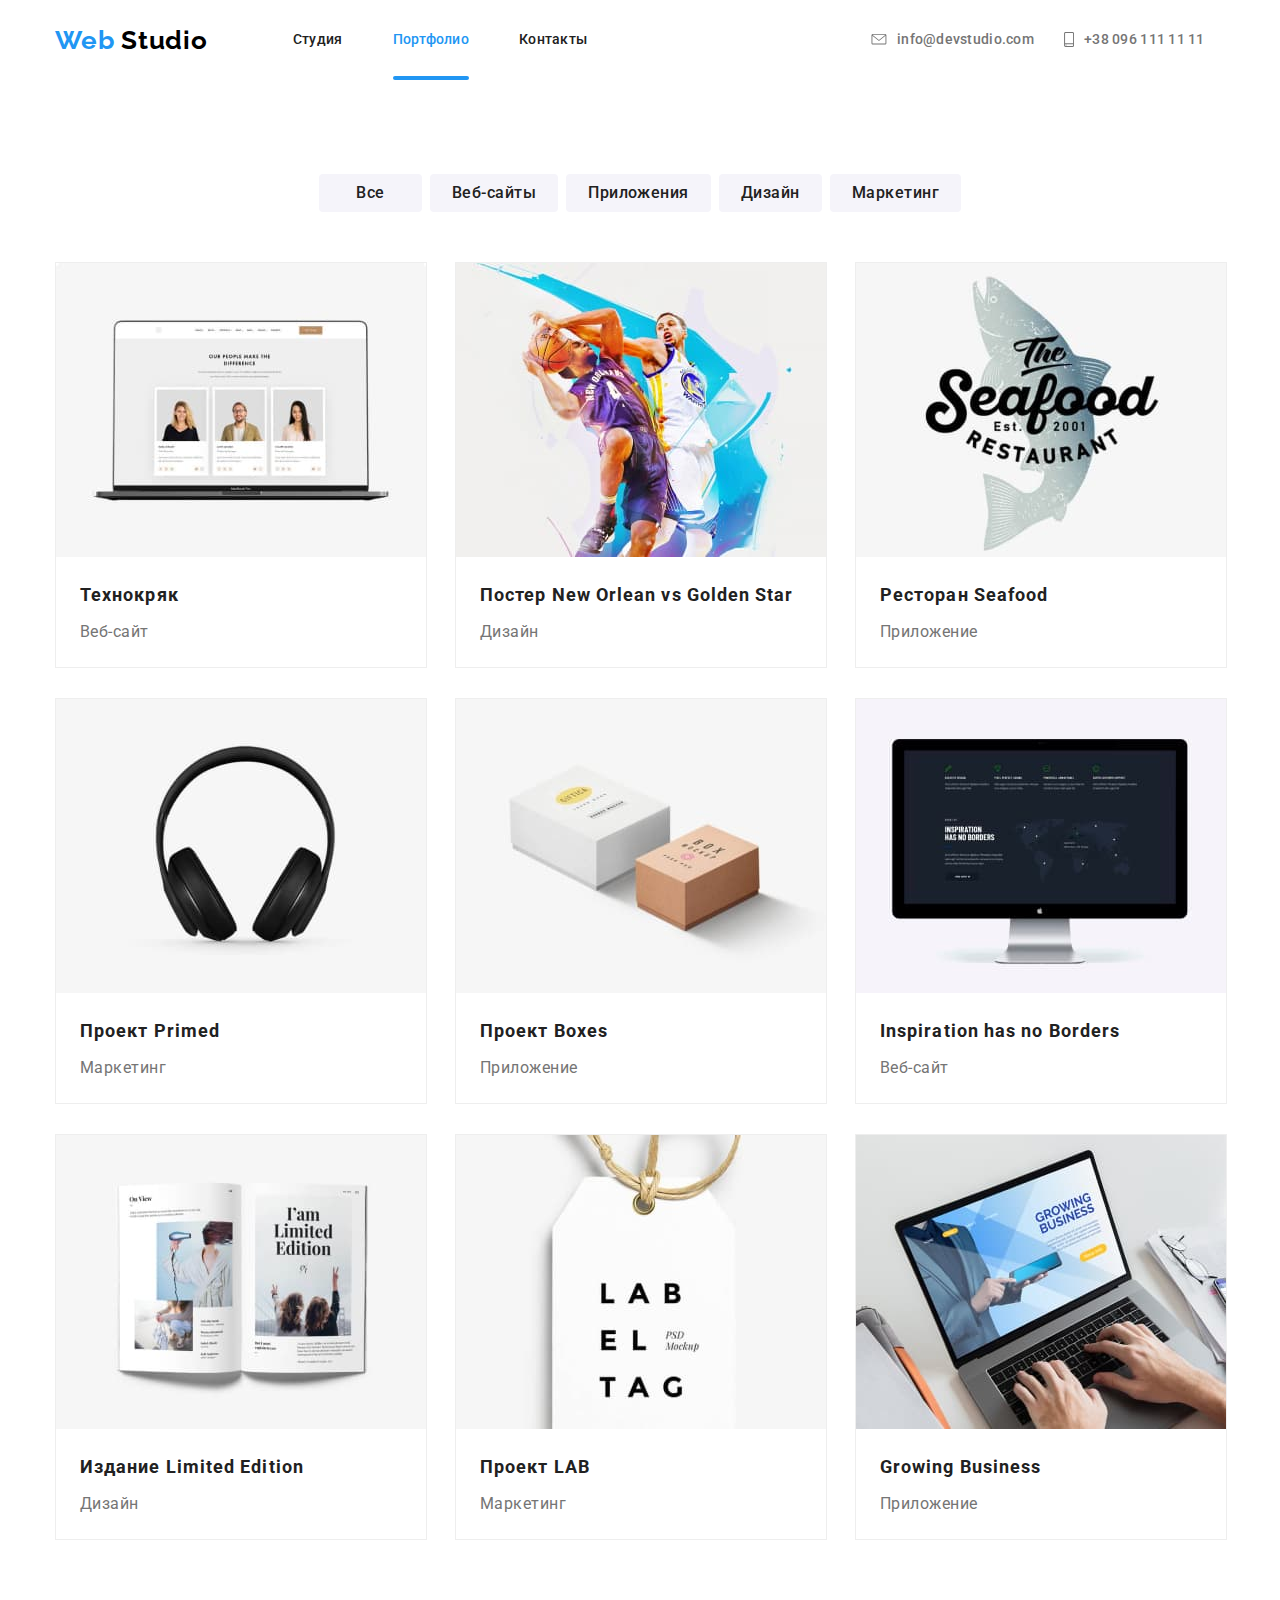
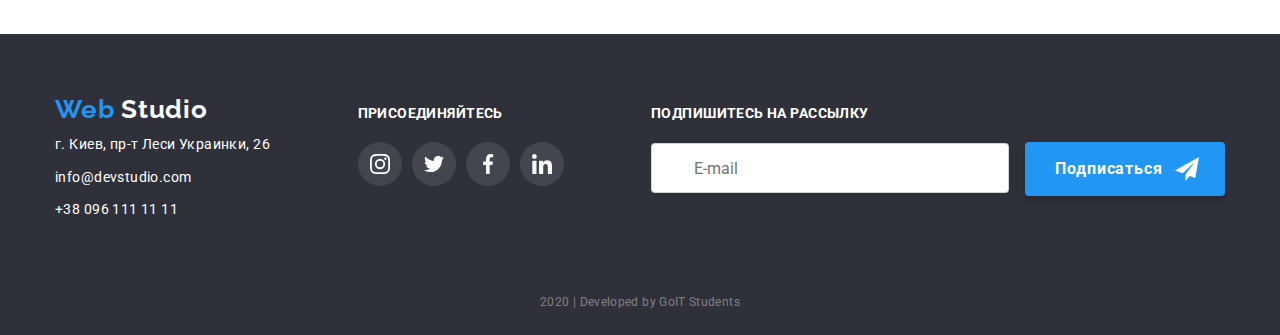
==== portfolio.html @ 99c1262e "начало" ====
<!DOCTYPE html>
<html lang="ru">
  <head>
    <meta charset="UTF-8" />
    <title>My homework2</title>
    <link
      href="https://fonts.googleapis.com/css2?family=Raleway:wght@700&family=Roboto:wght@400;500&display=swap"
      rel="stylesheet"
    />
    <link
      rel="stylesheet"
      href="https://cdnjs.cloudflare.com/ajax/libs/modern-normalize/0.6.0/modern-normalize.min.css"
    />
    <link rel="stylesheet" href="./main.css" />
  </head>

  <body>
    <header>
      <div class="container">
        <nav class="main-conteiner">
          <a href="./index.html" class="logo"
            ><span class="blue"> Web </span
            ><span class="studio"> Studio </span></a
          >
          <ul class="site-nav">
            <li class="link-list">
              <a href="./index.html" class="link">Студия</a>
            </li>
            <li class="link-list">
              <a href="./portfolio.html" class="link-current">Портфолио</a>
            </li>
            <li class="link-list">
              <a href="" class="link">Контакты</a>
            </li>
          </ul>
          <address class="contacs">
            <a href="mailto:info@devstudio.com " class="contac">
              <svg class="icon-eleph" width="16" height="11.2">
                <use href="./img/sprite.svg#envelope"></use>
              </svg>
              info@devstudio.com
            </a>
            <a href="tel:+380961111111" class="contac">
              <svg class="icon-telep" width="10" height="15">
                <use href="./img/sprite.svg#smartphone"></use>
              </svg>
              +38 096 111 11 11
            </a>
          </address>
        </nav>
      </div>
    </header>
    <main>
      <section class="container">
        <div class="main-portfolio">
          <ul class="portfolio main-conteiner">
            <li class="list-portfolio">
              <a href="" class="button list-items">Все</a>
            </li>
            <li class="list-portfolio">
              <a href="" class="button list-items">Веб-сайты</a>
            </li>
            <li class="list-portfolio">
              <a href="" class="button list-items">Приложения</a>
            </li>
            <li class="list-portfolio">
              <a href="" class="button list-items">Дизайн</a>
            </li>
            <li class="list-portfolio">
              <a href="" class="button list-items">Маркетинг</a>
            </li>
          </ul>
          <ul class="our-service">
            <li class="our-photo">
              <a href="" class="our-photo-name">
                <div class="product-overlay">
                  <img
                    src="./img/img14.jpg"
                    class="portfolio-poster"
                    alt="Компьютер"
                    width="370"
                  />
                  <div class="text-overlay">
                    <p class="text-overlay2">
                      Технокряк это современная площадка распространения
                      коронавируса. Компании используют эту платформу для
                      цифрового шпионажа и атак на защищённые сервера
                      конкурентов.
                    </p>
                  </div>
                </div>
                <div class="heading">
                  <h3 class="poster">Технокряк</h3>
                  <p class="work">Веб-сайт</p>
                </div>
              </a>
            </li>
            <li class="our-photo">
              <a href="" class="our-photo-name">
                <div class="product-overlay">
                  <img
                    src="./img/img6.jpg"
                    class="portfolio-poster"
                    alt="Два баскетболиста"
                    width="370"
                  />
                  <div class="text-overlay">
                    <p class="text-overlay2">
                      Технокряк это современная площадка распространения
                      коронавируса. Компании используют эту платформу для
                      цифрового шпионажа и атак на защищённые сервера
                      конкурентов.
                    </p>
                  </div>
                </div>
                <div class="heading">
                  <h3 class="poster">Постер New Orlean vs Golden Star</h3>
                  <p class="work">Дизайн</p>
                </div>
              </a>
            </li>
            <li class="our-photo">
              <a href="" class="our-photo-name">
                <div class="product-overlay">
                  <img
                    src="./img/img7.jpg"
                    class="portfolio-poster"
                    alt=""
                    width="370"
                  />
                  <div class="text-overlay">
                    <p class="text-overlay2">
                      Технокряк это современная площадка распространения
                      коронавируса. Компании используют эту платформу для
                      цифрового шпионажа и атак на защищённые сервера
                      конкурентов.
                    </p>
                  </div>
                </div>
                <div class="heading">
                  <h3 class="poster">Ресторан Seafood</h3>
                  <p class="work">Приложение</p>
                </div>
              </a>
            </li>
            <li class="our-photo">
              <a href="" class="our-photo-name">
                <div class="product-overlay">
                  <img
                    src="./img/img8.jpg"
                    class="portfolio-poster"
                    alt=""
                    width="370"
                  />
                  <div class="text-overlay">
                    <p class="text-overlay2">
                      Технокряк это современная площадка распространения
                      коронавируса. Компании используют эту платформу для
                      цифрового шпионажа и атак на защищённые сервера
                      конкурентов.
                    </p>
                  </div>
                </div>
                <div class="heading">
                  <h3 class="poster">Проект Primed</h3>
                  <p class="work">Маркетинг</p>
                </div>
              </a>
            </li>
            <li class="our-photo">
              <a href="" class="our-photo-name">
                <div class="product-overlay">
                  <img
                    src="./img/img9.jpg"
                    class="portfolio-poster"
                    alt=""
                    width="370"
                  />
                  <div class="text-overlay">
                    <p class="text-overlay2">
                      Технокряк это современная площадка распространения
                      коронавируса. Компании используют эту платформу для
                      цифрового шпионажа и атак на защищённые сервера
                      конкурентов.
                    </p>
                  </div>
                </div>
                <div class="heading">
                  <h3 class="poster">Проект Boxes</h3>
                  <p class="work">Приложение</p>
                </div>
              </a>
            </li>
            <li class="our-photo">
              <a href="" class="our-photo-name">
                <div class="product-overlay">
                  <img
                    src="./img/img10.jpg"
                    class="portfolio-poster"
                    alt=""
                    width="370"
                  />
                  <div class="text-overlay">
                    <p class="text-overlay2">
                      Технокряк это современная площадка распространения
                      коронавируса. Компании используют эту платформу для
                      цифрового шпионажа и атак на защищённые сервера
                      конкурентов.
                    </p>
                  </div>
                </div>
                <div class="heading">
                  <h3 class="poster">Inspiration has no Borders</h3>
                  <p class="work">Веб-сайт</p>
                </div>
              </a>
            </li>
            <li class="our-photo">
              <a href="" class="our-photo-name">
                <div class="product-overlay">
                  <img
                    src="./img/img11.jpg"
                    class="portfolio-poster"
                    alt=""
                    width="370"
                  />
                  <div class="text-overlay">
                    <p class="text-overlay2">
                      Технокряк это современная площадка распространения
                      коронавируса. Компании используют эту платформу для
                      цифрового шпионажа и атак на защищённые сервера
                      конкурентов.
                    </p>
                  </div>
                </div>
                <div class="heading">
                  <h3 class="poster">Издание Limited Edition</h3>
                  <p class="work">Дизайн</p>
                </div>
              </a>
            </li>
            <li class="our-photo">
              <a href="" class="our-photo-name">
                <div class="product-overlay">
                  <img
                    src="./img/img12.jpg"
                    class="portfolio-poster"
                    alt=""
                    width="370"
                  />
                  <div class="text-overlay">
                    <p class="text-overlay2">
                      Технокряк это современная площадка распространения
                      коронавируса. Компании используют эту платформу для
                      цифрового шпионажа и атак на защищённые сервера
                      конкурентов.
                    </p>
                  </div>
                </div>
                <div class="heading">
                  <h3 class="poster">Проект LAB</h3>
                  <p class="work">Маркетинг</p>
                </div>
              </a>
            </li>
            <li class="our-photo">
              <a href="" class="our-photo-name">
                <div class="product-overlay">
                  <img
                    src="./img/img13.jpg"
                    class="portfolio-poster"
                    alt=""
                    width="370"
                  />
                  <div class="text-overlay">
                    <p class="text-overlay2">
                      Технокряк это современная площадка распространения
                      коронавируса. Компании используют эту платформу для
                      цифрового шпионажа и атак на защищённые сервера
                      конкурентов.
                    </p>
                  </div>
                </div>
                <div class="heading">
                  <h3 class="poster">Growing Business</h3>
                  <p class="work">Приложение</p>
                </div>
              </a>
            </li>
          </ul>
        </div>
      </section>
    </main>
    <footer class="footer">
      <div class="container">
        <div class="main-conteiner2">
          <address class="footer-addres">
            <a href="" class="footer-logo"
              ><span class="blue">Web</span
              ><span class="footer-studio"> Studio</span></a
            >
            <p class="footer-studio">г. Киев, пр-т Леси Украинки, 26</p>
            <ul class="mail2">
              <li class="contacs-details">
                <a href="mailto:info@devstudio.com " class="footer-studio"
                  >info@devstudio.com</a
                >
              </li>
              <li class="contacs-details">
                <a href="tel:+380961111111" class="footer-studio"
                  >+38 096 111 11 11</a
                >
              </li>
            </ul>
          </address>
          <div class="footer-elements">
            <b class="footer-act">присоединяйтесь</b>
            <ul class="social-network2">
              <li class="network">
                <a href="" class="social-name">
                  <svg class="icon-twitter" width="20" height="20">
                    <use href="./img/sprite.svg#instagram"></use>
                  </svg>
                </a>
              </li>
              <li class="network">
                <a href="" class="social-name">
                  <svg class="icon-twitter" width="20" height="20">
                    <use href="./img/sprite.svg#twitter"></use>
                  </svg>
                </a>
              </li>
              <li class="network">
                <a href="" class="social-name">
                  <svg class="icon-twitter" width="20" height="20">
                    <use href="./img/sprite.svg#facebook"></use>
                  </svg>
                </a>
              </li>
              <li class="network">
                <a href="" class="social-name">
                  <svg class="icon-twitter" width="20" height="20">
                    <use href="./img/sprite.svg#linkedin"></use>
                  </svg>
                </a>
              </li>
            </ul>
          </div>
          <div class="subscribe">
            <b class="footer-act">Подпишитесь на рассылку</b><br />
            <div class="form-field">
              <form>
                <input
                  type="email"
                  name="email"
                  id="email"
                  class="form-footer"
                  placeholder="E-mail"
                />
                <button type="submit" class="buttom">
                  <svg class="icon-footer" width="24" height="24">
                    <use href="./img/symbol-defs.svg#icon-send1"></use>
                  </svg>
                  Подписаться
                </button>
              </form>
            </div>
          </div>
        </div>
        <div>
          <p class="source">2020 | Developed by GoIT Students</p>
        </div>
      </div>
    </footer>
    <script src="./modal.js"></script>
  </body>
</html>
---- main.css ----
:root {
  --title-color: #212121;
  --text-color: #757575;
  --font-logo: "Raleway", sans-serif;
  --font-text: "Roboto", sans-serif;
  --main-color: #2196f3;
  --footer-color: #ffffff;
  --footer-address: rgba(255, 255, 255, 0.6);
  --footer-source: rgba(255, 255, 255, 0.4);
}
html {
  box-sizing: border-box;
}
*,
*::before,
*::after {
  box-sizing: inherit;
}
body {
  font-family: var(--font-text);
  font-style: normal;
}
.container {
  margin-left: auto;
  margin-right: auto;
  width: 1200px;
  padding-left: 15px;
  padding-right: 15px;
}
.main-conteiner {
  display: flex;
  align-items: center;
  margin-top: 0;
  margin-bottom: 0;
  padding-left: 0;
}
.font {
  background: #f5f4fa;
}
a {
  text-decoration: none;
}
ul {
  list-style: none;
}
.decide {
  max-width: 1600px;
  height: 600px;
  margin-left: auto;
  margin-right: auto;
  background-image: linear-gradient(
      to right,
      rgba(47, 48, 58, 0.8),
      rgba(47, 48, 58, 0.8)
    ),
    url("../goit-markup-hw-04/img/Header.jpg");
  background-repeat: no-repeat;
  background-position: center;
  background-size: cover;
  background-color: black;
  text-align: center;
  padding-top: 200px;
  padding-bottom: 200px;
}
h1 {
  margin-top: 0;
  margin-bottom: 0;
  font-weight: 900;
  font-size: 44px;
  line-height: 1.36;
  letter-spacing: 0.06em;
  text-transform: uppercase;
  color: var(--footer-color);
}
.business {
  width: 696px;
  margin-left: auto;
  margin-right: auto;
  margin-bottom: 30px;
}
h2 {
  color: var(--title-color);
  font-weight: 700;
  font-size: 36px;
  line-height: 1.16;
  text-align: center;
  letter-spacing: 0.03em;
}
h3 {
  color: var(--title-color);
  font-weight: 700;
  font-size: 18px;
  line-height: 2;
  letter-spacing: 0.06em;
}
.logo {
  font-family: var(--font-logo);
  font-weight: 700;
  font-size: 26px;
  line-height: 1.19;
  letter-spacing: 0.03em;
}
.blue {
  color: var(--main-color);
  font-style: normal;
}
.studio {
  color: black;
}
.site-nav {
  margin-top: 0;
  margin-bottom: 0;
  margin-left: 85px;
  font-weight: 500;
  font-size: 14px;
  line-height: 1.14;
  letter-spacing: 0.02em;
  display: flex;
  padding-left: 0;
}
.link {
  display: block;
  position: relative;
  padding-top: 32px;
  padding-bottom: 32px;
  color: var(--title-color);
  transition: color 250ms cubic-bezier(0.4, 0, 0.2, 1);
}
.link:hover,
.link:focus {
  color: var(--main-color);
}
.link-current {
  position: relative;
}
.site-nav .link-current {
  display: block;
  padding-top: 32px;
  padding-bottom: 32px;
  color: var(--main-color);
}
.link-current::after {
  content: "";
  position: absolute;
  bottom: 0;
  left: 0;
  height: 4px;
  width: 100%;
  background-color: var(--main-color);
  border-radius: 2px;
}
.link-list {
  min-width: 49px;
  margin-right: 50px;
}
.link-list:last-child {
  margin-right: 0;
}
.contacs {
  margin-left: auto;
  display: flex;
  margin-top: 0;
  margin-bottom: 0;
}
.contacs .contac + .contac {
  margin-left: 30px;
}
.contac {
  display: flex;
  align-items: center;
  min-width: 161px;
  height: 16px;
  font-weight: 500;
  font-size: 14px;
  line-height: 1.14;
  letter-spacing: 0.02em;
  font-style: normal;
  color: var(--text-color);
  cursor: pointer;
  transition: color 250ms cubic-bezier(0.4, 0, 0.2, 1);
}
.contac:hover,
.contac:focus {
  color: var(--main-color);
}
.icon-eleph,
.icon-telep {
  margin-right: 10px;
  --color3: currentColor;
}
.portfolio {
  margin-top: 0;
  margin-bottom: 0;
  justify-content: center;
  margin-bottom: 50px;
}
.list-portfolio {
  display: block;
}
.list-portfolio + .list-portfolio {
  margin-left: 8px;
}
.icon-diagram {
  display: block;
  width: 270px;
  height: 120px;
  border-radius: 4px;
  background: #f5f4fa;
  margin-bottom: 30px;
}
.icon-clock {
  display: inline-block;
  margin: 25px 100px;
}
.info-li + .info-li {
  margin-left: 30px;
}
.button {
  display: inline-block;
  min-width: 103px;
  padding: 6px 22px;
  background: #f5f4fa;
  border-radius: 4px;
  margin: 0;
  font-weight: 500;
  font-size: 16px;
  line-height: 1.62;
  letter-spacing: 0.03em;
  color: var(--title-color);
  text-align: center;
}

.list-items {
  color: var(--title-color);
  transition: color 250ms cubic-bezier(0.4, 0, 0.2, 1),
    background-color 250ms cubic-bezier(0.4, 0, 0.2, 1),
    box-shadow 250ms cubic-bezier(0.4, 0, 0.2, 1);
}
.list-items:hover,
.list-items:focus {
  color: var(--footer-color);
  background-color: var(--main-color);
  box-shadow: 0px 2px 2px rgba(0, 0, 0, 0.12), 0px 1px 2px rgba(0, 0, 0, 0.08),
    0px 3px 1px rgba(0, 0, 0, 0.1);
}
.section {
  padding-top: 94px;
}
.section2 {
  padding-top: 94px;
  padding-bottom: 94px;
}
.text {
  margin-top: 0;
  margin-bottom: 0;
}
.quality {
  font-weight: 700;
  font-size: 14px;
  line-height: 1.14;
  letter-spacing: 0.03em;
  text-transform: uppercase;
  color: var(--title-color);
  margin-bottom: 10px;
  margin-top: 0;
}
.our-work-list {
  position: relative;
  width: 370px;
}
.our-work-list + .our-work-list {
  margin-left: 30px;
}
.our-work {
  margin-bottom: 50px;
  margin-top: 0;
}
.block {
  display: block;
}
.quality-second {
  position: absolute;
  bottom: 0;
  margin-top: 0;
  margin-bottom: 0;
  font-weight: 700;
  font-size: 14px;
  line-height: 1.14;
  letter-spacing: 0.03em;
  text-transform: uppercase;
  color: var(--footer-color);
  min-width: 370px;
  text-align: center;
  background-color: rgba(47, 48, 58, 0.8);
  padding: 27px 80px 27px 80px;
}
.our-team {
  margin-bottom: 50px;
  margin-top: 0;
}
.our-people {
  display: block;
  width: 270px;
  padding-bottom: 24px;
  background-color: var(--footer-color);
  box-shadow: 0px 2px 1px rgba(0, 0, 0, 0.2), 0px 1px 1px rgba(0, 0, 0, 0.14),
    0px 1px 3px rgba(0, 0, 0, 0.12);
  border-radius: 0px 0px 4px 4px;
}
.social-network {
  display: flex;
  margin-left: auto;
  margin-right: auto;
  padding-left: 0;
  width: 206px;
}
.social-name {
  color: #afb1b8;
  width: 44px;
  height: 44px;
  display: inline-block;
  border-radius: 50%;
  background-size: 20px;
  background-color: rgba(255, 255, 255, 0.1);
  transition: background-color 250ms cubic-bezier(0.4, 0, 0.2, 1);
}
.icon-twitter {
  display: inline-block;
  margin: 12px 12px;
  fill: var(--footer-color);
}
.social-name:hover,
.social-name:focus {
  background-color: var(--main-color);
}
.social-name2 {
  width: 44px;
  height: 44px;
  display: inline-block;
  border-radius: 50%;
  fill: #afb1b8;
  transition: background-color 250ms cubic-bezier(0.4, 0, 0.2, 1),
    fill 250ms cubic-bezier(0.4, 0, 0.2, 1);
}
.icon-insta {
  display: block;
  margin-right: auto;
  margin-left: auto;
  margin-bottom: 12px;
  margin-top: 12px;
}
.social-name2:hover,
.social-name2:focus {
  background-color: var(--main-color);
  fill: #ffffff;
}
.icon-insta {
  fill: inherit;
}
.network {
  display: block;
  justify-content: space-between;
}
.network + .network {
  margin-left: 10px;
}
.our-people + .our-people {
  margin-left: 30px;
}
.techno {
  font-weight: normal;
  font-size: 18px;
  line-height: 28px;
  letter-spacing: 0.03em;
  color: var(--footer-color);
  margin-top: 0;
  margin-bottom: 0;
}
p {
  color: var(--text-color);
  font-weight: normal;
  font-size: 14px;
  line-height: 1.71;
  letter-spacing: 0.03em;
}
.work {
  font-weight: 400;
  font-size: 16px;
  line-height: 1.85;
  letter-spacing: 0.03em;
  color: var(--text-color);
  margin-top: 0;
  margin-bottom: 0;
}
.photo {
  margin-bottom: 30px;
}
.name {
  margin-bottom: 10px;
  text-align: center;
  font-weight: 500;
  font-size: 16px;
  line-height: 1.18;
  letter-spacing: 0.03em;
  color: var(--title-color);
  margin-top: 0;
}
.profession {
  margin-bottom: 16px;
  text-align: center;
  margin-top: 0;
  font-weight: 400;
  font-size: 16px;
  line-height: 1.18;
}
.clients {
  margin-top: 0;
  margin-bottom: 50px;
}
.our-clients-name {
  display: block;
  width: 170px;
  height: 90px;
  border: 1px solid #afb1b8;
  box-sizing: border-box;
  border-radius: 4px;
  cursor: pointer;
  transition: border-color 250ms cubic-bezier(0.4, 0, 0.2, 1),
    --color5 250ms cubic-bezier(0.4, 0, 0.2, 1);
}
.our-clients + .our-clients {
  margin-left: 30px;
}
.clients-logo1 {
  display: block;
  margin-left: auto;
  margin-right: auto;
  margin-top: 24px;
  margin-bottom: 24px;
}
.our-clients-name:hover,
.our-clients-name:focus {
  border-color: var(--main-color);
  --color5: var(--main-color);
}
.clients-logo1 {
  --color5: inherit;
}
.our-service {
  padding-left: 0;
  margin-bottom: 0;
  margin-top: 0;
  display: flex;
  flex-wrap: wrap;
}

.our-photo {
  width: 370px;
  margin-right: 30px;
  margin-bottom: 30px;
}

.our-photo-name {
  display: block;
  width: 372px;
  background: #ffffff;
  border: 1px solid #eeeeee;
  box-sizing: border-box;
  cursor: pointer;
  transition: border 250ms cubic-bezier(0.4, 0, 0.2, 1),
    box-sizing 250ms cubic-bezier(0.4, 0, 0.2, 1),
    box-shadow 250ms cubic-bezier(0.4, 0, 0.2, 1);
}
.product-overlay {
  width: 370px;
  min-height: 294px;
  position: relative;
  overflow: hidden;
}
.text-overlay {
  position: absolute;
  min-width: 322px;
  padding: 63px 24px;
  left: 0;
  top: 0;
  width: 100%;
  height: 100%;
  background: rgba(33, 150, 243, 0.9);
  transform: translateY(101%);
  transition: transform 250ms cubic-bezier(0.4, 0, 0.2, 1);
}
.text-overlay2 {
  display: inline-block;
  font-family: var(--font-text);
  font-weight: 400;
  font-size: 18px;
  line-height: 1.55;
  letter-spacing: 0.03em;
  color: #ffffff;
  margin-bottom: 0;
  margin-top: 0;
}
.our-photo:hover .text-overlay,
.our-photo:focus-within .text-overlay {
  transform: translateY(0);
}

.our-photo-name:hover,
.our-photo-name:focus {
  border: 1px solid #eeeeee;
  box-sizing: border-box;
  box-shadow: 1px 4px 6px rgba(0, 0, 0, 0.16), 0px 4px 4px rgba(0, 0, 0, 0.06),
    0px 1px 1px rgba(0, 0, 0, 0.12);
}
.portfolio-poster {
  display: block;
  box-shadow: inherit;
}
.our-photo:nth-child(3n) {
  margin-right: 0;
}
.our-photo:nth-last-child(-n + 3) {
  margin-bottom: 0;
}
.footer {
  background: #2f303a;
  padding-top: 60px;
  padding-bottom: 21px;
}
.footer-studio {
  color: var(--footer-color);
  font-style: normal;
  margin-top: 0;
}
.footer-addres p {
  margin-bottom: 9px;
}
.footer-logo {
  display: inline-block;
  font-family: var(--font-logo);
  font-weight: 700;
  font-size: 26px;
  line-height: 1.19;
  letter-spacing: 0.03em;
  margin-bottom: 8px;
}
.mail {
  margin-top: 0;
  margin-bottom: 0;
}
.poster {
  margin-top: 0;
  margin-bottom: 4px;
}
.heading {
  display: inline-block;
  width: 322px;
  min-height: 70px;
  margin: 20px 24px;
}
.footer-addres {
  font-weight: 400;
  font-size: 14px;
  line-height: 1.71;
  letter-spacing: 0.03em;
}
.footer-act {
  color: var(--footer-color);
  font-weight: 700;
  font-size: 14px;
  line-height: 1.14;
  letter-spacing: 0.03em;
  text-transform: uppercase;
  display: inline-block;
  margin-bottom: 20px;
}
.buttom-footer {
  display: inline-block;
  min-width: 200px;
  padding: 10px 28px;
  text-align: center;
  color: var(--footer-color);
  border-radius: 4px;
  background-color: var(--main-color);
  font-weight: 700;
  font-size: 16px;
  line-height: 1.87;
  letter-spacing: 0.06em;
  box-shadow: 0px 4px 4px rgba(0, 0, 0, 0.15);
}
.source {
  color: var(--footer-source);
  font-weight: 400;
  font-size: 12px;
  line-height: 2;
  text-align: center;
  letter-spacing: 0.03em;
  margin-bottom: 0;
  margin-top: 0;
}
.footer-elements,
.subscribe,
.footer-addres {
  display: block;
}
.subscribe {
  flex-direction: column;
}
.network {
  display: block;
}
.cotacs-details {
  display: inline-block;
  margin-left: auto;
}
.input {
  min-width: 334px;
  padding: 14px 12px;
  border: 1px solid rgba(255, 255, 255, 0.3);
  border-radius: 4px;
  margin-right: 12px;
}
.main-conteiner2 {
  display: flex;
  align-items: baseline;
  justify-content: space-between;
  margin-bottom: 68px;
}
.mail2 {
  margin-top: 0;
  margin-bottom: 0;
  padding: 0;
}
.social-network2 {
  display: flex;
  padding: 0;
  margin-top: 0;
  margin-bottom: 0;
}
.mail2:nth-first-child() {
  margin-bottom: 8px;
}
.contacs-details {
  margin-bottom: 8px;
}
.contacs-details:last-child {
  margin-bottom: 0;
}
.main-portfolio {
  padding-top: 94px;
  padding-bottom: 94px;
}
.backdrop {
  position: fixed;
  left: 0;
  top: 0;
  width: 100%;
  height: 100%;
  z-index: 1;
  background: rgba(0, 0, 0, 0.2);
  transition: opacity 250ms cubic-bezier(0.4, 0, 0.2, 1);
}
.backdrop.is-hidden {
  opacity: 0;
  pointer-events: none;
}
.modal {
  position: absolute;
  left: 50%;
  top: 50%;
  transform: translate(-50%, -50%);
  max-height: calc(100% - 30px);
  max-width: calc(100% - 30px);
  overflow: auto;
  background: #ffffff;
  box-shadow: 0px 2px 1px rgba(0, 0, 0, 0.2), 0px 1px 1px rgba(0, 0, 0, 0.14),
    0px 1px 3px rgba(0, 0, 0, 0.12);
  border-radius: 4px;
}
.js-speker-form {
  position: relative;
  padding: 40px;
}
.form-text {
  display: inline-block;
  margin-bottom: 30px;
  font-weight: 700;
  font-size: 20px;
  line-height: 1.15;
  text-align: center;
  letter-spacing: 0.03em;
  color: var(--title-color);
}
.form-close {
  position: absolute;
  top: 8px;
  right: 8px;
  width: 30px;
  height: 30px;
  background: #ffffff;
  border: 1px solid rgba(0, 0, 0, 0.1);
  box-sizing: border-box;
  border-radius: 15px;
  transition: fill 250ms cubic-bezier(0.4, 0, 0.2, 1);
}
.close {
  display: block;
  margin: 9px 9px;
}
.form-close:hover {
  fill: var(--main-color);
}
.close {
  fill: inherit;
}
.form-list {
  padding-left: 0;
  margin-top: 0;
  margin-bottom: 20px;
}
.form-field {
  position: relative;
  display: flex;
  flex-direction: column;
  margin-bottom: 28px;
}
.form-field:last-child {
  margin-bottom: 0;
}
.form-field input {
  height: 40px;
  padding-left: 42px;
  margin-top: 0;
  border: 1px solid rgba(33, 33, 33, 0.2);
  box-sizing: border-box;
  border-radius: 4px;
}
.form-field textarea {
  min-height: 120px;
  padding-left: 16px;
  padding-top: 12px;
  border: 1px solid rgba(33, 33, 33, 0.2);
  box-sizing: border-box;
  border-radius: 4px;
}
.form-field label {
  font-weight: 400;
  font-size: 14px;
  line-height: 1.14;
  letter-spacing: 0.01em;
  color: var(--text-color);
}
.form-button {
  display: flex;
  width: 200px;
  height: 50px;
  margin-right: auto;
  margin-left: auto;
  border-color: transparent;
  padding: 10px 55px;
  font-weight: 700;
  font-size: 16px;
  line-height: 1.87;
  letter-spacing: 0.06em;
  color: var(--footer-color);
  background: var(--main-color);
  box-shadow: 0px 4px 4px rgba(0, 0, 0, 0.15);
  border-radius: 4px;
  transition: background-color 1000ms cubic-bezier(0.4, 0, 0.2, 1);
}
.form-button:hover {
  background-color: #188ce8;
  box-shadow: 0px 4px 4px rgba(0, 0, 0, 0.15);
  border-radius: 4px;
}
.form-input:focus + .form-label,
.form-input:not(:placeholder-shown) + .form-label {
  color: var(--main-color);
  transform: translate(-25px, -40px);
  margin-bottom: 4px;
}
.form-label {
  position: absolute;
  top: 50%;
  left: 42px;
  transform: translateY(-50%);
  transition: transform 250ms cubic-bezier(0.4, 0, 0.2, 1),
    color 250ms cubic-bezier(0.4, 0, 0.2, 1);
}
.form-comment {
  position: absolute;
  width: 416px;
  height: 96px;
  left: 16px;
  top: 12px;
}
.form-icon {
  position: absolute;
  display: inline-block;
  margin-right: 11px;
  top: 50%;
  left: 19px;
  transform: translateY(-50%);
  transition: fill 250ms cubic-bezier(0.4, 0, 0.2, 1);
}
.form-input:focus ~ .form-icon {
  fill: var(--main-color);
}
.checkbox {
  -webkit-appearance: none;
  -moz-appearance: none;
  appearance: none;
  position: absolute;
}
.form-policy {
  display: flex;
  align-items: center;
  margin-left: auto;
  margin-right: auto;
  margin-bottom: 30px;
  width: 432px;
}

.checkbox-icon {
  display: inline-block;
  width: 15px;
  height: 15px;
  border: 2px solid #212121;
  border-radius: 4px;
}
.checkbox:checked + .checkbox-icon {
  border-color: var(--main-color);
  background-image: url(./img/icon-check.svg);
  background-size: contain;
  background-origin: border-box;
}
.form-doc {
  margin-left: 8.38px;
  font-weight: 400;
  font-size: 14px;
  line-height: 1.71;
  letter-spacing: 0.03em;
  color: #757575;
}
.form {
  color: var(--main-color);
  text-decoration: underline;
}
.form-footer {
  width: 358px;
  min-height: 50px;
}
.buttom {
  position: relative;
  display: inline-block;
  border-color: transparent;
  min-width: 200px;
  min-height: 50px;
  margin-left: 12px;
  padding: 10px 32px;
  color: var(--footer-color);
  border-radius: 4px;
  background-color: var(--main-color);
  box-shadow: 0px 4px 4px rgba(0, 0, 0, 0.15);
  padding-left: 0;
  font-weight: 700;
  font-size: 16px;
  line-height: 1.87;
  letter-spacing: 0.06em;
}
.icon-footer {
  position: absolute;
  right: 28px;
  top: 13px;
  bottom: 13px;
  left: 148px;
}
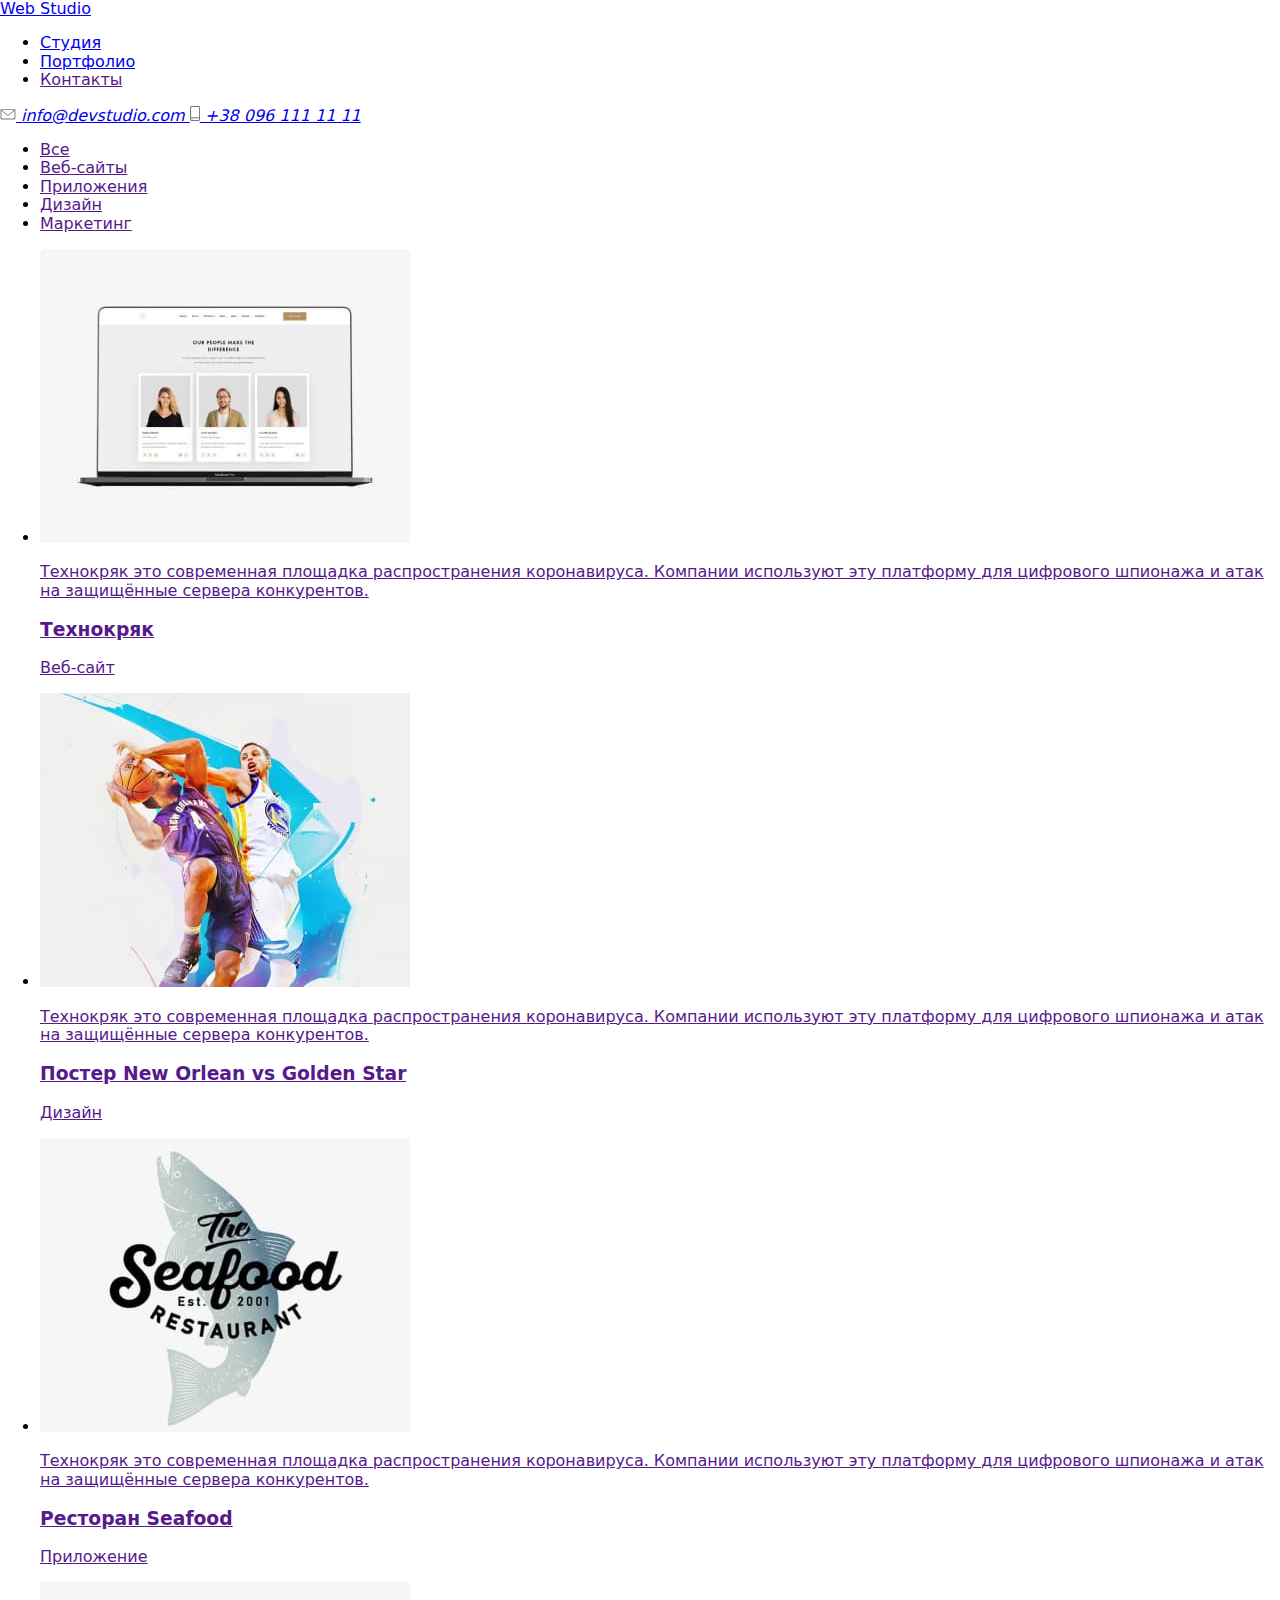
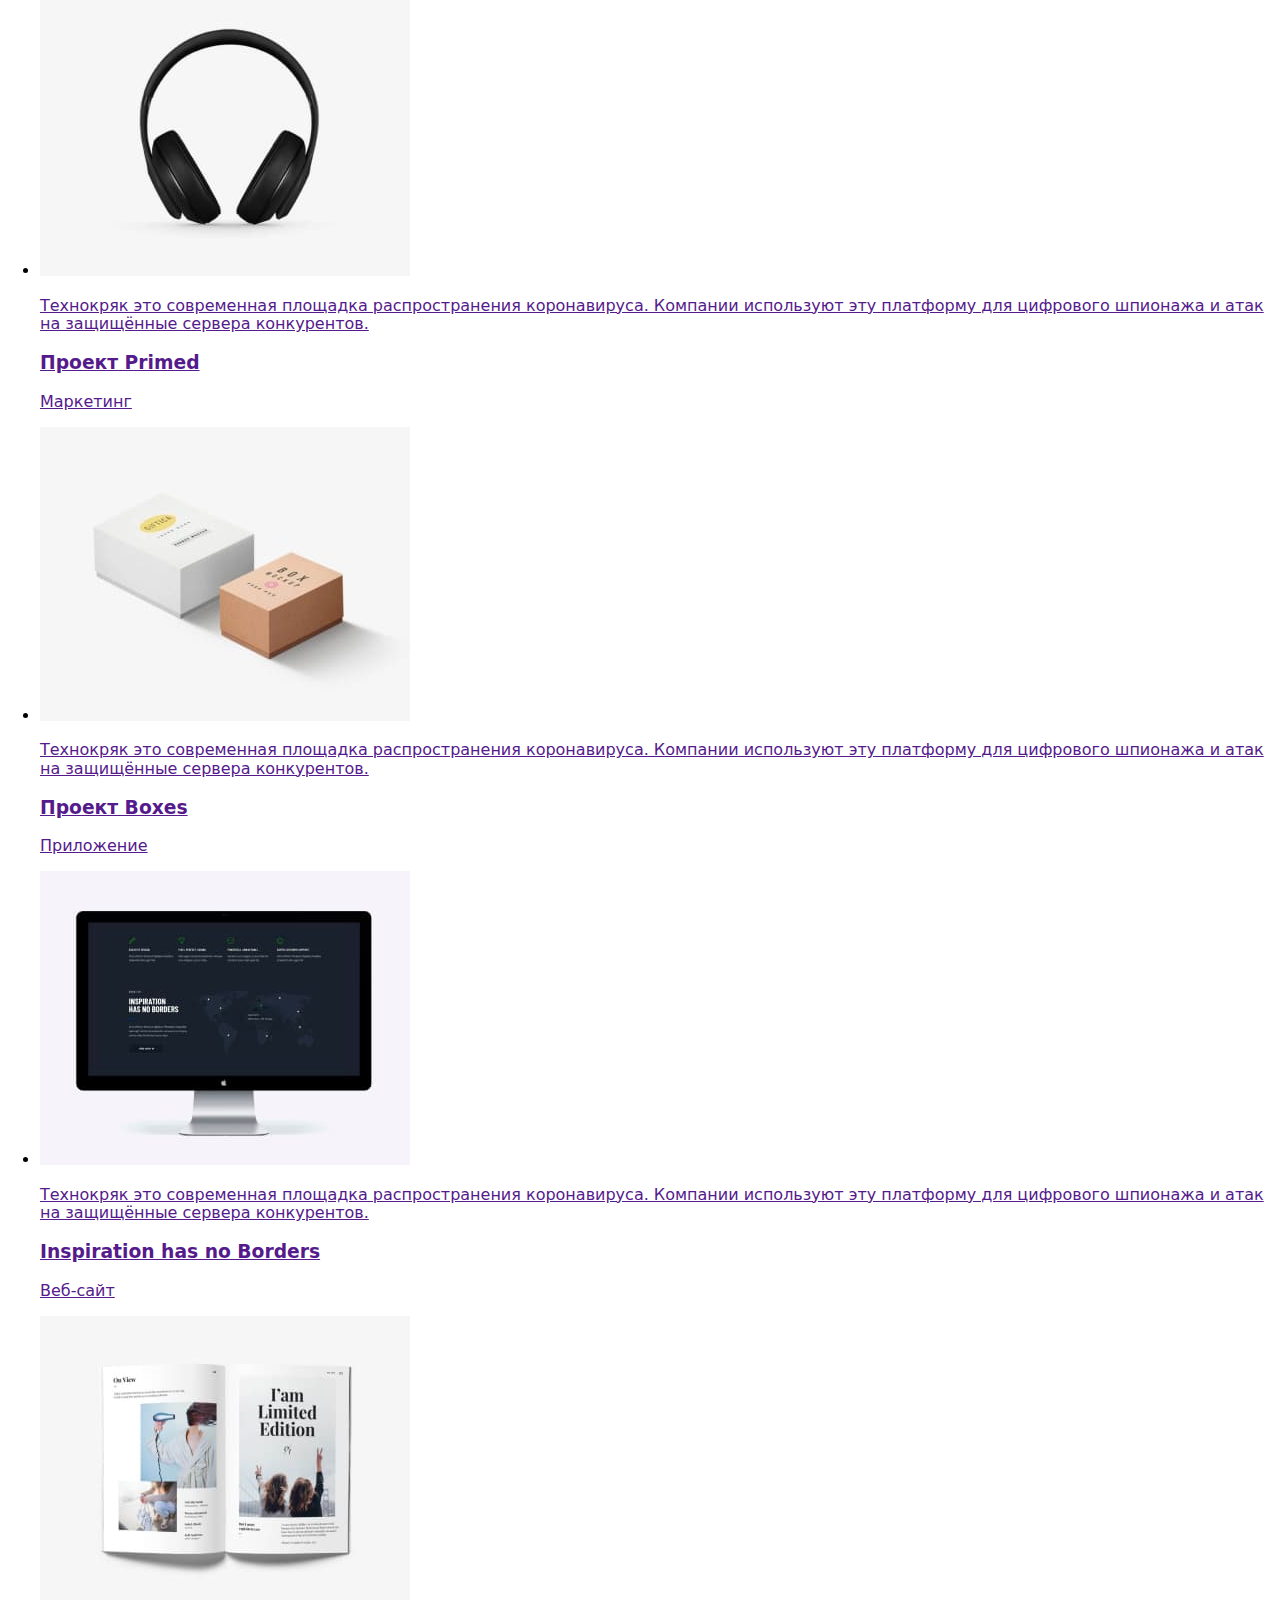
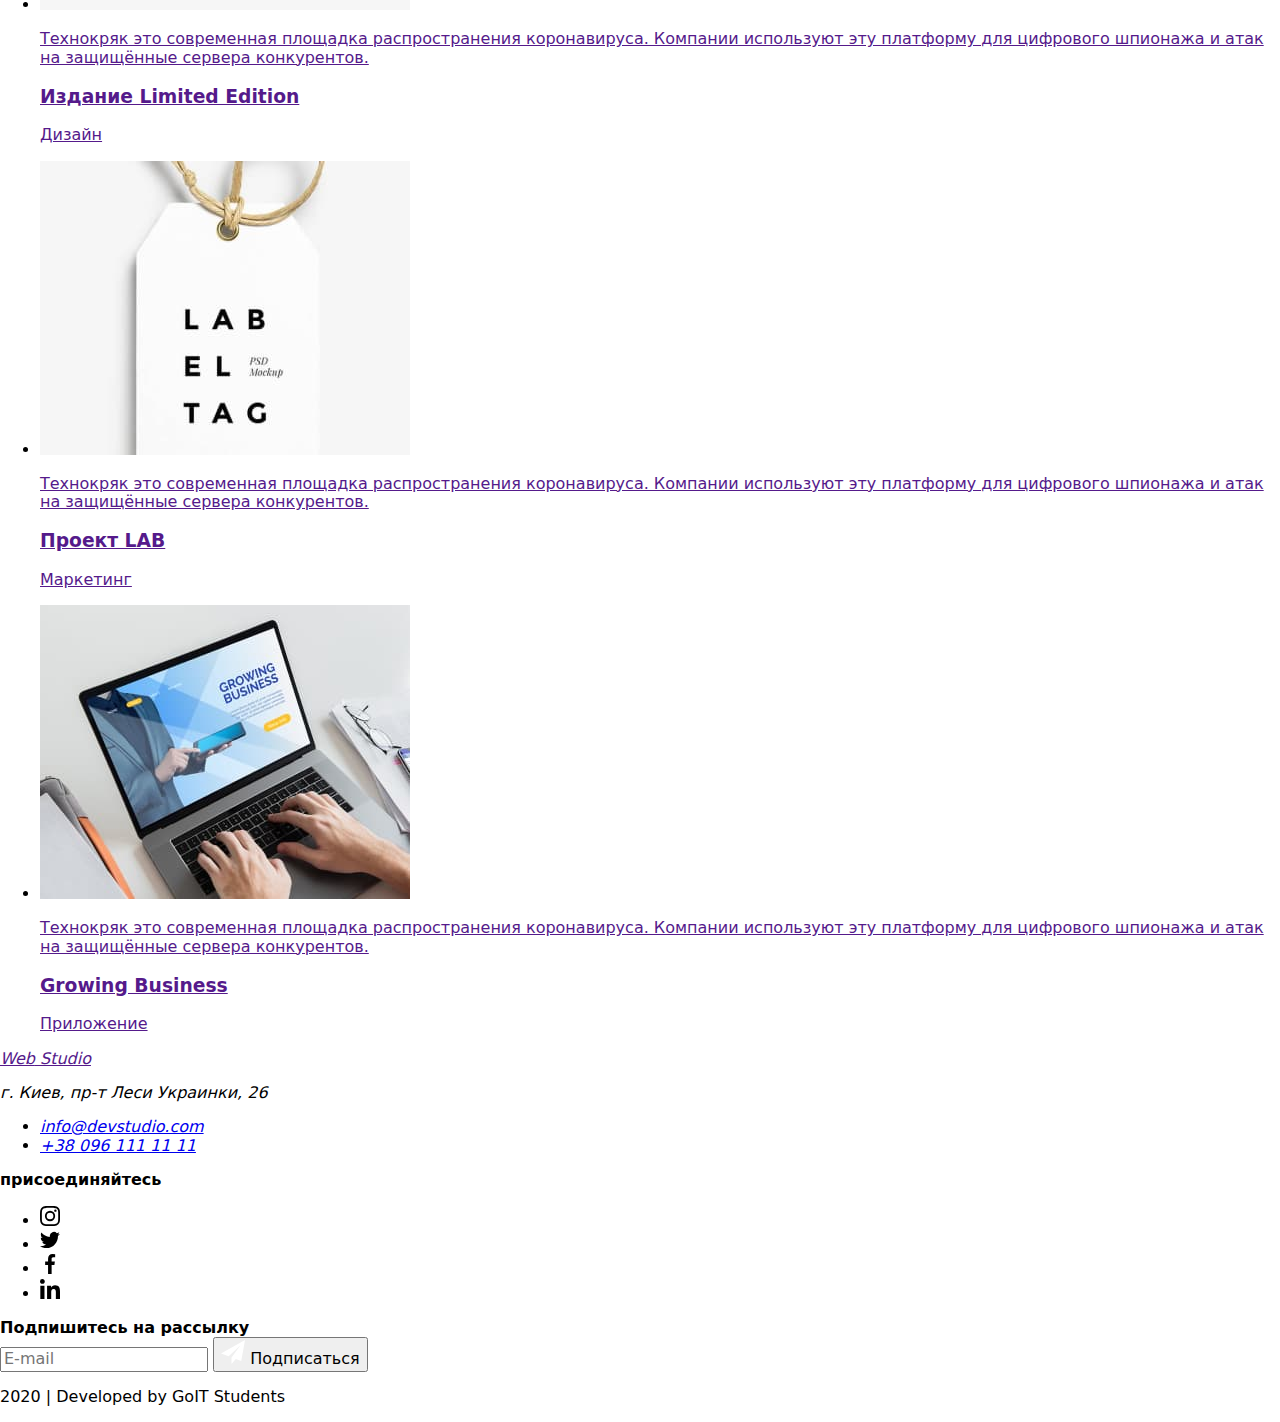
==== commit f8025945: "анимация" ====
--- a/portfolio.html
+++ b/portfolio.html
@@ -11,7 +11,7 @@
       rel="stylesheet"
       href="https://cdnjs.cloudflare.com/ajax/libs/modern-normalize/0.6.0/modern-normalize.min.css"
     />
-    <link rel="stylesheet" href="./main.css" />
+    <link rel="stylesheet" href="./dist/css/main.min.css" />
   </head>
 
   <body>
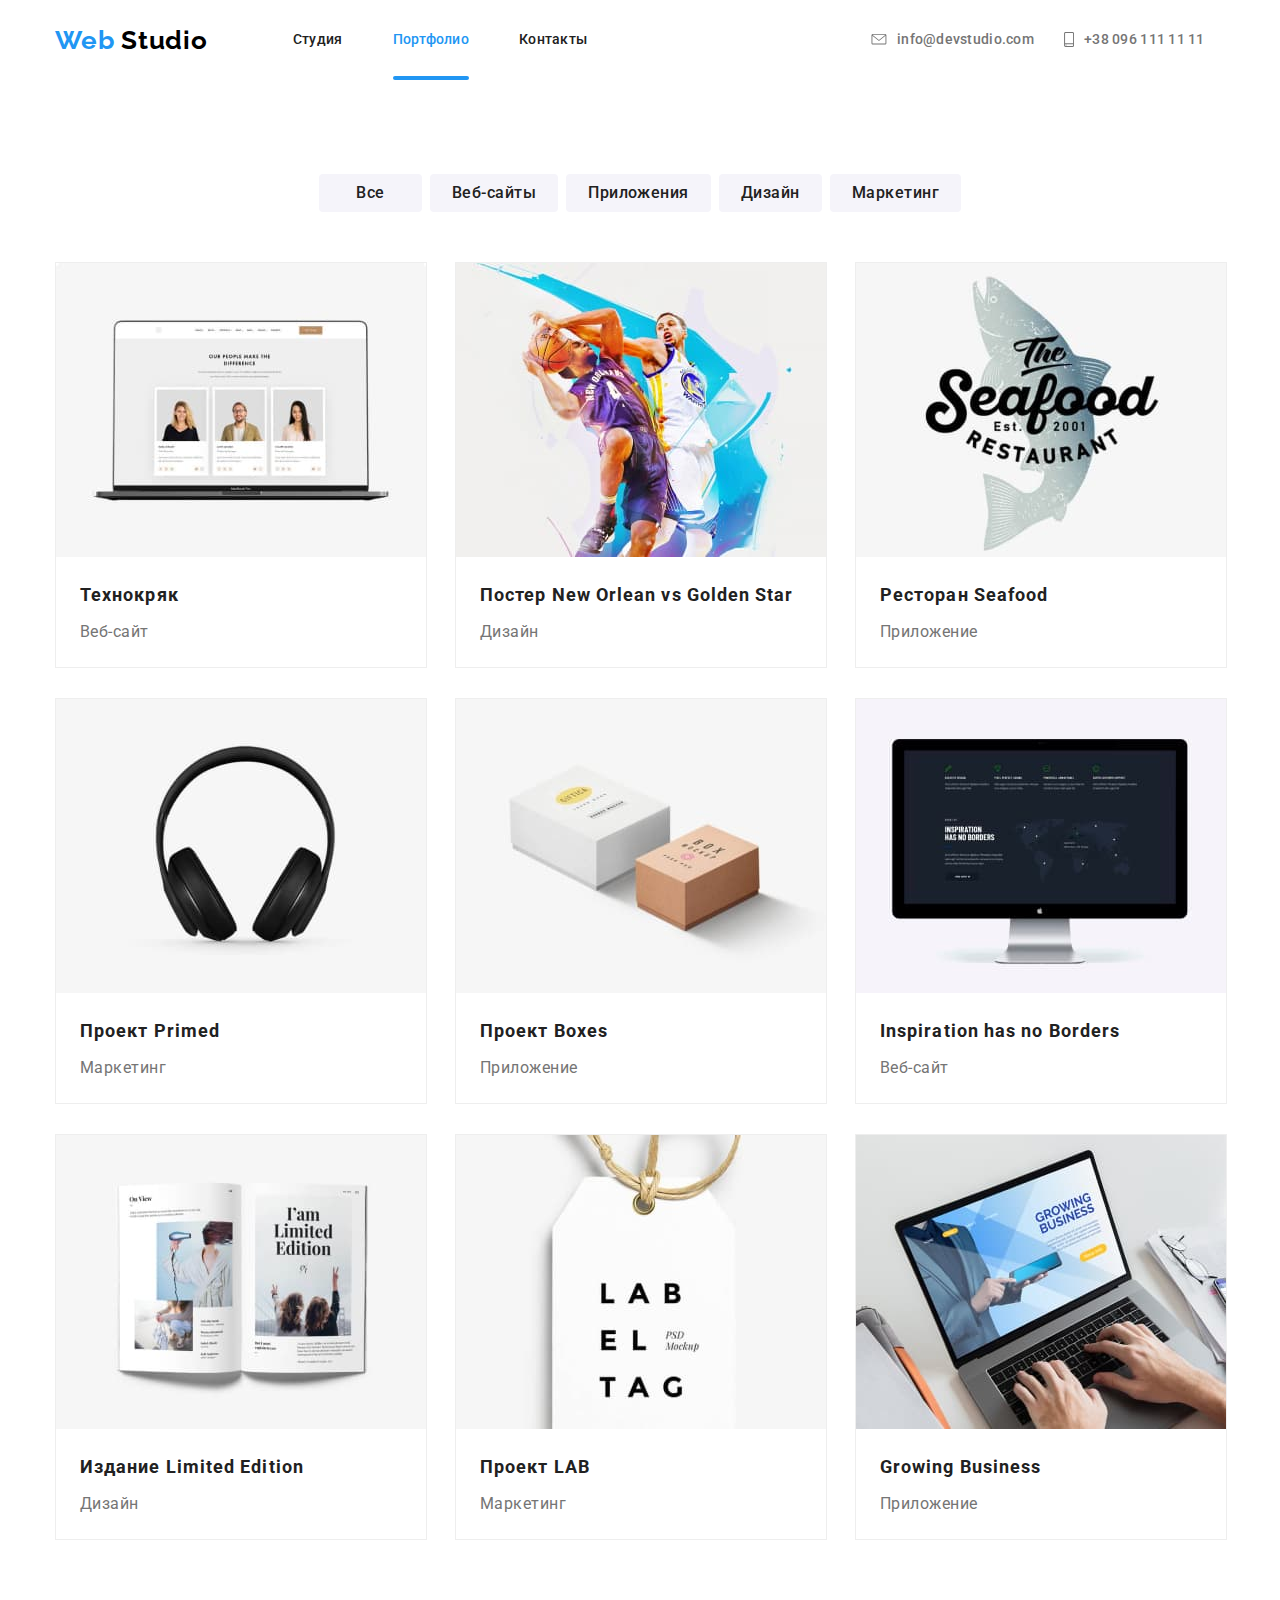
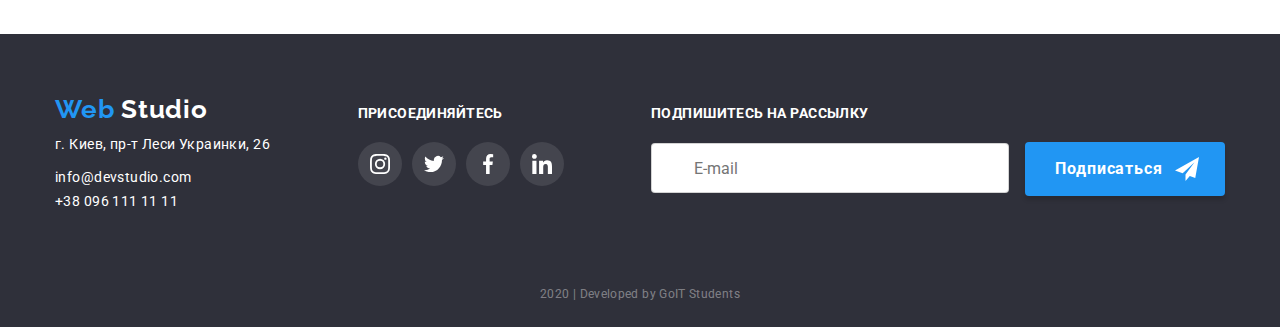
==== commit 959ef504: "подключение" ====
--- a/portfolio.html
+++ b/portfolio.html
@@ -11,7 +11,7 @@
       rel="stylesheet"
       href="https://cdnjs.cloudflare.com/ajax/libs/modern-normalize/0.6.0/modern-normalize.min.css"
     />
-    <link rel="stylesheet" href="./dist/css/main.min.css" />
+    <link rel="stylesheet" href="./css/main.min.css" />
   </head>
 
   <body>
--- a/css/main.min.css
+++ b/css/main.min.css
@@ -0,0 +1,2 @@
+html{-webkit-box-sizing:border-box;box-sizing:border-box}*,*::before,*::after{-webkit-box-sizing:inherit;box-sizing:inherit}body{font-family:"Roboto",sans-serif;font-style:normal}.container{margin-left:auto;margin-right:auto;width:1200px;padding-left:15px;padding-right:15px}.main-conteiner{display:-webkit-box;display:-ms-flexbox;display:flex;-webkit-box-align:center;-ms-flex-align:center;align-items:center;margin-top:0;margin-bottom:0;padding-left:0}.font{background:#f5f4fa}a{text-decoration:none}ul{list-style:none}h1{margin-top:0;margin-bottom:0;font-weight:900;font-size:44px;line-height:1.36;letter-spacing:0.06em;text-transform:uppercase;color:#fff}h2{color:#212121;font-weight:700;font-size:36px;line-height:1.16;text-align:center;letter-spacing:0.03em}h3{color:#212121;font-weight:700;font-size:18px;line-height:2;letter-spacing:0.06em}.section{padding-top:94px}.section2{padding-top:94px;padding-bottom:94px}.footer{background:#2f303a;padding-top:60px;padding-bottom:21px}.main-conteiner2{display:-webkit-box;display:-ms-flexbox;display:flex;-webkit-box-align:baseline;-ms-flex-align:baseline;align-items:baseline;-webkit-box-pack:justify;-ms-flex-pack:justify;justify-content:space-between;margin-bottom:68px}.footer-elements,.subscribe,.footer-addres{display:block}.logo{font-family:"Raleway",sans-serif;font-weight:700;font-size:26px;line-height:1.19;letter-spacing:0.03em}.blue{color:#2196f3;font-style:normal}.studio{color:black}.site-nav{margin-top:0;margin-bottom:0;margin-left:85px;font-weight:500;font-size:14px;line-height:1.14;letter-spacing:0.02em;display:-webkit-box;display:-ms-flexbox;display:flex;padding-left:0}.link-current{position:relative;display:block;padding-top:32px;padding-bottom:32px;color:#2196f3}.link-current::after{content:"";position:absolute;bottom:0;left:0;height:4px;width:100%;background-color:#2196f3;border-radius:2px}.link{display:block;position:relative;padding-top:32px;padding-bottom:32px;color:#212121;-webkit-transition:color 250ms cubic-bezier(0.4, 0, 0.2, 1);transition:color 250ms cubic-bezier(0.4, 0, 0.2, 1)}.link:hover,.link:focus{color:#2196f3}.link-list{min-width:49px;margin-right:50px}.link-list:last-child{margin-right:0}.contacs{margin-left:auto;display:-webkit-box;display:-ms-flexbox;display:flex;margin-top:0;margin-bottom:0}.contacs .contac+.contac{margin-left:30px}.contac{display:-webkit-box;display:-ms-flexbox;display:flex;-webkit-box-align:center;-ms-flex-align:center;align-items:center;min-width:161px;height:16px;font-weight:500;font-size:14px;line-height:1.14;letter-spacing:0.02em;font-style:normal;color:#757575;cursor:pointer;-webkit-transition:color 250ms cubic-bezier(0.4, 0, 0.2, 1);transition:color 250ms cubic-bezier(0.4, 0, 0.2, 1)}.contac:hover,.contac:focus{color:#2196f3}.icon-eleph,.icon-telep{margin-right:10px;--color3: currentColor}.decide{max-width:1600px;height:600px;margin-left:auto;margin-right:auto;background-image:-webkit-gradient(linear, left top, right top, from(rgba(47,48,58,0.8)), to(rgba(47,48,58,0.8))),url("../goit-markup-hw-04/img/Header.jpg");background-image:linear-gradient(to right, rgba(47,48,58,0.8), rgba(47,48,58,0.8)),url("../goit-markup-hw-04/img/Header.jpg");background-repeat:no-repeat;background-position:center;background-size:cover;background-color:black;text-align:center;padding-top:200px;padding-bottom:200px}.business{width:696px;margin-left:auto;margin-right:auto;margin-bottom:30px}.buttom-footer{display:inline-block;min-width:200px;padding:10px 28px;text-align:center;color:#fff;border-radius:4px;background-color:#2196f3;font-weight:700;font-size:16px;line-height:1.87;letter-spacing:0.06em;-webkit-box-shadow:0px 4px 4px rgba(0,0,0,0.15);box-shadow:0px 4px 4px rgba(0,0,0,0.15)}.icon-diagram{display:block;width:270px;height:120px;border-radius:4px;background:#f5f4fa;margin-bottom:30px}.icon-clock{display:inline-block;margin:25px 100px}.info-li+.info-li{margin-left:30px}.text{margin-top:0;margin-bottom:0;font-weight:400;font-size:14px;line-height:1.71;letter-spacing:0.03em;color:#757575}.quality{font-weight:700;font-size:14px;line-height:1.14;letter-spacing:0.03em;text-transform:uppercase;color:#212121;margin-bottom:10px;margin-top:0}.our-work-list{position:relative;width:370px}.our-work-list+.our-work-list{margin-left:30px}.our-work{margin-bottom:50px;margin-top:0}.block{display:block}.quality-second{position:absolute;bottom:0;margin-top:0;margin-bottom:0;font-weight:700;font-size:14px;line-height:1.14;letter-spacing:0.03em;text-transform:uppercase;color:#fff;min-width:370px;text-align:center;background-color:rgba(47,48,58,0.8);padding:27px 80px 27px 80px}.font{background:#f5f4fa}.our-team{margin-bottom:50px;margin-top:0}.our-people{display:block;width:270px;padding-bottom:24px;background-color:#fff;-webkit-box-shadow:0px 2px 1px rgba(0,0,0,0.2),0px 1px 1px rgba(0,0,0,0.14),0px 1px 3px rgba(0,0,0,0.12);box-shadow:0px 2px 1px rgba(0,0,0,0.2),0px 1px 1px rgba(0,0,0,0.14),0px 1px 3px rgba(0,0,0,0.12);border-radius:0px 0px 4px 4px}.our-people+.our-people{margin-left:30px}.social-network{display:-webkit-box;display:-ms-flexbox;display:flex;margin-left:auto;margin-right:auto;padding-left:0;width:206px}.social-name2{width:44px;height:44px;display:inline-block;border-radius:50%;fill:#afb1b8;-webkit-transition:background-color 250ms cubic-bezier(0.4, 0, 0.2, 1),fill 250ms cubic-bezier(0.4, 0, 0.2, 1);transition:background-color 250ms cubic-bezier(0.4, 0, 0.2, 1),fill 250ms cubic-bezier(0.4, 0, 0.2, 1)}.social-name2:hover,.social-name2:focus{background-color:#2196f3;fill:#fff}.icon-insta{display:block;margin-right:auto;margin-left:auto;fill:inherit;margin-bottom:12px;margin-top:12px}.network{display:block;-webkit-box-pack:justify;-ms-flex-pack:justify;justify-content:space-between}.network+.network{margin-left:10px}.photo{margin-bottom:30px}.name{margin-bottom:10px;text-align:center;font-weight:500;font-size:16px;line-height:1.18;letter-spacing:0.03em;color:#212121;margin-top:0}.profession{margin-bottom:16px;text-align:center;margin-top:0;font-weight:400;font-size:16px;line-height:1.18}.clients{margin-top:0;margin-bottom:50px}.our-clients-name{display:block;width:170px;height:90px;border:1px solid #afb1b8;-webkit-box-sizing:border-box;box-sizing:border-box;border-radius:4px;cursor:pointer;transition:border-color 250ms cubic-bezier(0.4, 0, 0.2, 1),--color5 250ms cubic-bezier(0.4, 0, 0.2, 1)}.our-clients-name:hover,.our-clients-name:focus{border-color:#2196f3;--color5: #2196f3}.our-clients+.our-clients{margin-left:30px}.clients-logo1{display:block;margin-left:auto;margin-right:auto;margin-top:24px;margin-bottom:24px;--color5: inherit}.footer-studio{color:#fff;font-style:normal;margin-top:0}.footer-addres p{margin-bottom:9px}.footer-logo{display:inline-block;font-family:"Raleway",sans-serif;font-weight:700;font-size:26px;line-height:1.19;letter-spacing:0.03em;margin-bottom:8px}.footer-addres{font-weight:400;font-size:14px;line-height:1.71;letter-spacing:0.03em}.cotacs-details{display:inline-block;margin-left:auto;margin-bottom:8px}.cotacs-details:last-child{margin-bottom:0}.mail2{margin-top:0;margin-bottom:0;padding:0}.footer-act{color:#fff;font-weight:700;font-size:14px;line-height:1.14;letter-spacing:0.03em;text-transform:uppercase;display:inline-block;margin-bottom:20px}.social-network2{display:-webkit-box;display:-ms-flexbox;display:flex;padding:0;margin-top:0;margin-bottom:0}.social-name{color:#afb1b8;width:44px;height:44px;display:inline-block;border-radius:50%;background-size:20px;background-color:rgba(255,255,255,0.1);-webkit-transition:background-color 250ms cubic-bezier(0.4, 0, 0.2, 1);transition:background-color 250ms cubic-bezier(0.4, 0, 0.2, 1)}.social-name:hover,.social-name:focus{background-color:#2196f3}.icon-twitter{display:inline-block;margin:12px 12px;fill:#fff}.form-field{position:relative;display:-webkit-box;display:-ms-flexbox;display:flex;-webkit-box-orient:vertical;-webkit-box-direction:normal;-ms-flex-direction:column;flex-direction:column;margin-bottom:28px}.form-footer{width:358px;min-height:50px}.buttom{position:relative;display:inline-block;border-color:transparent;min-width:200px;min-height:50px;margin-left:12px;padding:10px 32px;color:#fff;border-radius:4px;background-color:#2196f3;-webkit-box-shadow:0px 4px 4px rgba(0,0,0,0.15);box-shadow:0px 4px 4px rgba(0,0,0,0.15);padding-left:0;font-weight:700;font-size:16px;line-height:1.87;letter-spacing:0.06em}.icon-footer{position:absolute;right:28px;top:13px;bottom:13px;left:148px}.source{color:rgba(255,255,255,0.4);font-weight:400;font-size:12px;line-height:2;text-align:center;letter-spacing:0.03em;margin-bottom:0;margin-top:0}.backdrop{position:fixed;left:0;top:0;width:100%;height:100%;z-index:1;background:rgba(0,0,0,0.2);-webkit-transition:opacity 250ms cubic-bezier(0.4, 0, 0.2, 1);transition:opacity 250ms cubic-bezier(0.4, 0, 0.2, 1)}.backdrop.is-hidden{opacity:0;pointer-events:none}.modal{position:absolute;left:50%;top:50%;-webkit-transform:translate(-50%, -50%);transform:translate(-50%, -50%);max-height:calc(100% - 30px);max-width:calc(100% - 30px);overflow:auto;background:#fff;-webkit-box-shadow:0px 2px 1px rgba(0,0,0,0.2),0px 1px 1px rgba(0,0,0,0.14),0px 1px 3px rgba(0,0,0,0.12);box-shadow:0px 2px 1px rgba(0,0,0,0.2),0px 1px 1px rgba(0,0,0,0.14),0px 1px 3px rgba(0,0,0,0.12);border-radius:4px}.js-speker-form{position:relative;padding:40px}.form-text{display:inline-block;margin-bottom:30px;font-weight:700;font-size:20px;line-height:1.15;text-align:center;letter-spacing:0.03em;color:#212121}.form-close{position:absolute;top:8px;right:8px;width:30px;height:30px;background:#fff;border:1px solid rgba(0,0,0,0.1);-webkit-box-sizing:border-box;box-sizing:border-box;border-radius:15px;-webkit-transition:fill 250ms cubic-bezier(0.4, 0, 0.2, 1);transition:fill 250ms cubic-bezier(0.4, 0, 0.2, 1)}.close{display:block;margin:9px 9px}.form-close:hover{fill:#2196f3}.close{fill:inherit}.form-list{padding-left:0;margin-top:0;margin-bottom:20px}.form-field{position:relative;display:-webkit-box;display:-ms-flexbox;display:flex;-webkit-box-orient:vertical;-webkit-box-direction:normal;-ms-flex-direction:column;flex-direction:column;margin-bottom:28px}.form-field:last-child{margin-bottom:0}.form-field input{height:40px;padding-left:42px;margin-top:0;border:1px solid rgba(33,33,33,0.2);-webkit-box-sizing:border-box;box-sizing:border-box;border-radius:4px}.form-field textarea{min-height:120px;padding-left:16px;padding-top:12px;border:1px solid rgba(33,33,33,0.2);-webkit-box-sizing:border-box;box-sizing:border-box;border-radius:4px}.form-field label{font-weight:400;font-size:14px;line-height:1.14;letter-spacing:0.01em;color:#757575}.form-button{display:-webkit-box;display:-ms-flexbox;display:flex;width:200px;height:50px;margin-right:auto;margin-left:auto;border-color:transparent;padding:10px 55px;font-weight:700;font-size:16px;line-height:1.87;letter-spacing:0.06em;color:#fff;background:#2196f3;-webkit-box-shadow:0px 4px 4px rgba(0,0,0,0.15);box-shadow:0px 4px 4px rgba(0,0,0,0.15);border-radius:4px;-webkit-transition:background-color 250ms cubic-bezier(0.4, 0, 0.2, 1);transition:background-color 250ms cubic-bezier(0.4, 0, 0.2, 1)}.form-button:hover{background-color:#188ce8;-webkit-box-shadow:0px 4px 4px rgba(0,0,0,0.15);box-shadow:0px 4px 4px rgba(0,0,0,0.15);border-radius:4px}.form-input:focus+.form-label,.form-input:not(:placeholder-shown)+.form-label{color:#2196f3;-webkit-transform:translate(-25px, -40px);transform:translate(-25px, -40px);margin-bottom:4px}.form-label{position:absolute;top:50%;left:42px;-webkit-transform:translateY(-50%);transform:translateY(-50%);-webkit-transition:color 250ms cubic-bezier(0.4, 0, 0.2, 1),-webkit-transform 250ms cubic-bezier(0.4, 0, 0.2, 1);transition:color 250ms cubic-bezier(0.4, 0, 0.2, 1),-webkit-transform 250ms cubic-bezier(0.4, 0, 0.2, 1);transition:transform 250ms cubic-bezier(0.4, 0, 0.2, 1),color 250ms cubic-bezier(0.4, 0, 0.2, 1);transition:transform 250ms cubic-bezier(0.4, 0, 0.2, 1),color 250ms cubic-bezier(0.4, 0, 0.2, 1),-webkit-transform 250ms cubic-bezier(0.4, 0, 0.2, 1)}.form-comment{position:absolute;width:416px;height:96px;left:16px;top:12px}.form-icon{position:absolute;display:inline-block;margin-right:11px;top:50%;left:19px;-webkit-transform:translateY(-50%);transform:translateY(-50%);-webkit-transition:fill 250ms cubic-bezier(0.4, 0, 0.2, 1);transition:fill 250ms cubic-bezier(0.4, 0, 0.2, 1)}.form-input:focus ~ .form-icon{fill:#2196f3}.checkbox{-webkit-appearance:none;-moz-appearance:none;appearance:none;position:absolute}.form-policy{display:-webkit-box;display:-ms-flexbox;display:flex;-webkit-box-align:center;-ms-flex-align:center;align-items:center;margin-left:auto;margin-right:auto;margin-bottom:30px;width:432px}.checkbox-icon{display:inline-block;width:15px;height:15px;border:2px solid #212121;border-radius:4px}.checkbox:checked+.checkbox-icon{border-color:#2196f3;background-image:url(./img/icon-check.svg);background-size:contain;background-origin:border-box}.form-doc{margin-left:8.38px;font-weight:400;font-size:14px;line-height:1.71;letter-spacing:0.03em;color:#757575}.form{color:#2196f3;text-decoration:underline}.main-portfolio{padding-top:94px;padding-bottom:94px}.portfolio{margin-top:0;margin-bottom:0;-webkit-box-pack:center;-ms-flex-pack:center;justify-content:center;margin-bottom:50px}.list-portfolio{display:block}.list-portfolio+.list-portfolio{margin-left:8px}.button{display:inline-block;min-width:103px;padding:6px 22px;background:#f5f4fa;border-radius:4px;margin:0;font-weight:500;font-size:16px;line-height:1.62;letter-spacing:0.03em;color:#212121;text-align:center}.list-items{color:#212121;-webkit-transition:color 250ms cubic-bezier(0.4, 0, 0.2, 1),background-color 250ms cubic-bezier(0.4, 0, 0.2, 1),-webkit-box-shadow 250ms cubic-bezier(0.4, 0, 0.2, 1);transition:color 250ms cubic-bezier(0.4, 0, 0.2, 1),background-color 250ms cubic-bezier(0.4, 0, 0.2, 1),-webkit-box-shadow 250ms cubic-bezier(0.4, 0, 0.2, 1);transition:color 250ms cubic-bezier(0.4, 0, 0.2, 1),background-color 250ms cubic-bezier(0.4, 0, 0.2, 1),box-shadow 250ms cubic-bezier(0.4, 0, 0.2, 1);transition:color 250ms cubic-bezier(0.4, 0, 0.2, 1),background-color 250ms cubic-bezier(0.4, 0, 0.2, 1),box-shadow 250ms cubic-bezier(0.4, 0, 0.2, 1),-webkit-box-shadow 250ms cubic-bezier(0.4, 0, 0.2, 1)}.list-items:hover,.list-items:focus{color:#fff;background-color:#2196f3;-webkit-box-shadow:0px 2px 2px rgba(0,0,0,0.12),0px 1px 2px rgba(0,0,0,0.08),0px 3px 1px rgba(0,0,0,0.1);box-shadow:0px 2px 2px rgba(0,0,0,0.12),0px 1px 2px rgba(0,0,0,0.08),0px 3px 1px rgba(0,0,0,0.1)}.our-service{padding-left:0;margin-bottom:0;margin-top:0;display:-webkit-box;display:-ms-flexbox;display:flex;-ms-flex-wrap:wrap;flex-wrap:wrap}.our-photo{width:370px;margin-right:30px;margin-bottom:30px}.our-photo:nth-child(3n){margin-right:0}.our-photo:nth-last-child(-n+3){margin-bottom:0}.our-photo-name{display:block;width:372px;background:#fff;border:1px solid #eeeeee;-webkit-box-sizing:border-box;box-sizing:border-box;cursor:pointer;-webkit-transition:border 250ms cubic-bezier(0.4, 0, 0.2, 1),-webkit-box-sizing 250ms cubic-bezier(0.4, 0, 0.2, 1),-webkit-box-shadow 250ms cubic-bezier(0.4, 0, 0.2, 1);transition:border 250ms cubic-bezier(0.4, 0, 0.2, 1),-webkit-box-sizing 250ms cubic-bezier(0.4, 0, 0.2, 1),-webkit-box-shadow 250ms cubic-bezier(0.4, 0, 0.2, 1);transition:border 250ms cubic-bezier(0.4, 0, 0.2, 1),box-sizing 250ms cubic-bezier(0.4, 0, 0.2, 1),box-shadow 250ms cubic-bezier(0.4, 0, 0.2, 1);transition:border 250ms cubic-bezier(0.4, 0, 0.2, 1),box-sizing 250ms cubic-bezier(0.4, 0, 0.2, 1),box-shadow 250ms cubic-bezier(0.4, 0, 0.2, 1),-webkit-box-sizing 250ms cubic-bezier(0.4, 0, 0.2, 1),-webkit-box-shadow 250ms cubic-bezier(0.4, 0, 0.2, 1)}.our-photo-name:hover,.our-photo-name:focus{border:1px solid #eeeeee;-webkit-box-sizing:border-box;box-sizing:border-box;-webkit-box-shadow:1px 4px 6px rgba(0,0,0,0.16),0px 4px 4px rgba(0,0,0,0.06),0px 1px 1px rgba(0,0,0,0.12);box-shadow:1px 4px 6px rgba(0,0,0,0.16),0px 4px 4px rgba(0,0,0,0.06),0px 1px 1px rgba(0,0,0,0.12)}.product-overlay{width:370px;min-height:294px;position:relative;overflow:hidden}.text-overlay{position:absolute;min-width:322px;padding:63px 24px;left:0;top:0;width:100%;height:100%;background:rgba(33,150,243,0.9);-webkit-transform:translateY(101%);transform:translateY(101%);-webkit-transition:-webkit-transform 250ms cubic-bezier(0.4, 0, 0.2, 1);transition:-webkit-transform 250ms cubic-bezier(0.4, 0, 0.2, 1);transition:transform 250ms cubic-bezier(0.4, 0, 0.2, 1);transition:transform 250ms cubic-bezier(0.4, 0, 0.2, 1), -webkit-transform 250ms cubic-bezier(0.4, 0, 0.2, 1)}.our-photo:hover .text-overlay,.our-photo:focus-within .text-overlay{-webkit-transform:translateY(0);transform:translateY(0)}.text-overlay2{display:inline-block;font-family:"Roboto",sans-serif;font-weight:400;font-size:18px;line-height:1.55;letter-spacing:0.03em;color:#fff;margin-bottom:0;margin-top:0}.portfolio-poster{display:block;-webkit-box-shadow:inherit;box-shadow:inherit}.heading{display:inline-block;width:322px;min-height:70px;margin:20px 24px}.poster{margin-top:0;margin-bottom:4px}.work{font-weight:400;font-size:16px;line-height:1.85;letter-spacing:0.03em;color:#757575;margin-top:0;margin-bottom:0}
+/*# sourceMappingURL=main.min.css.map */